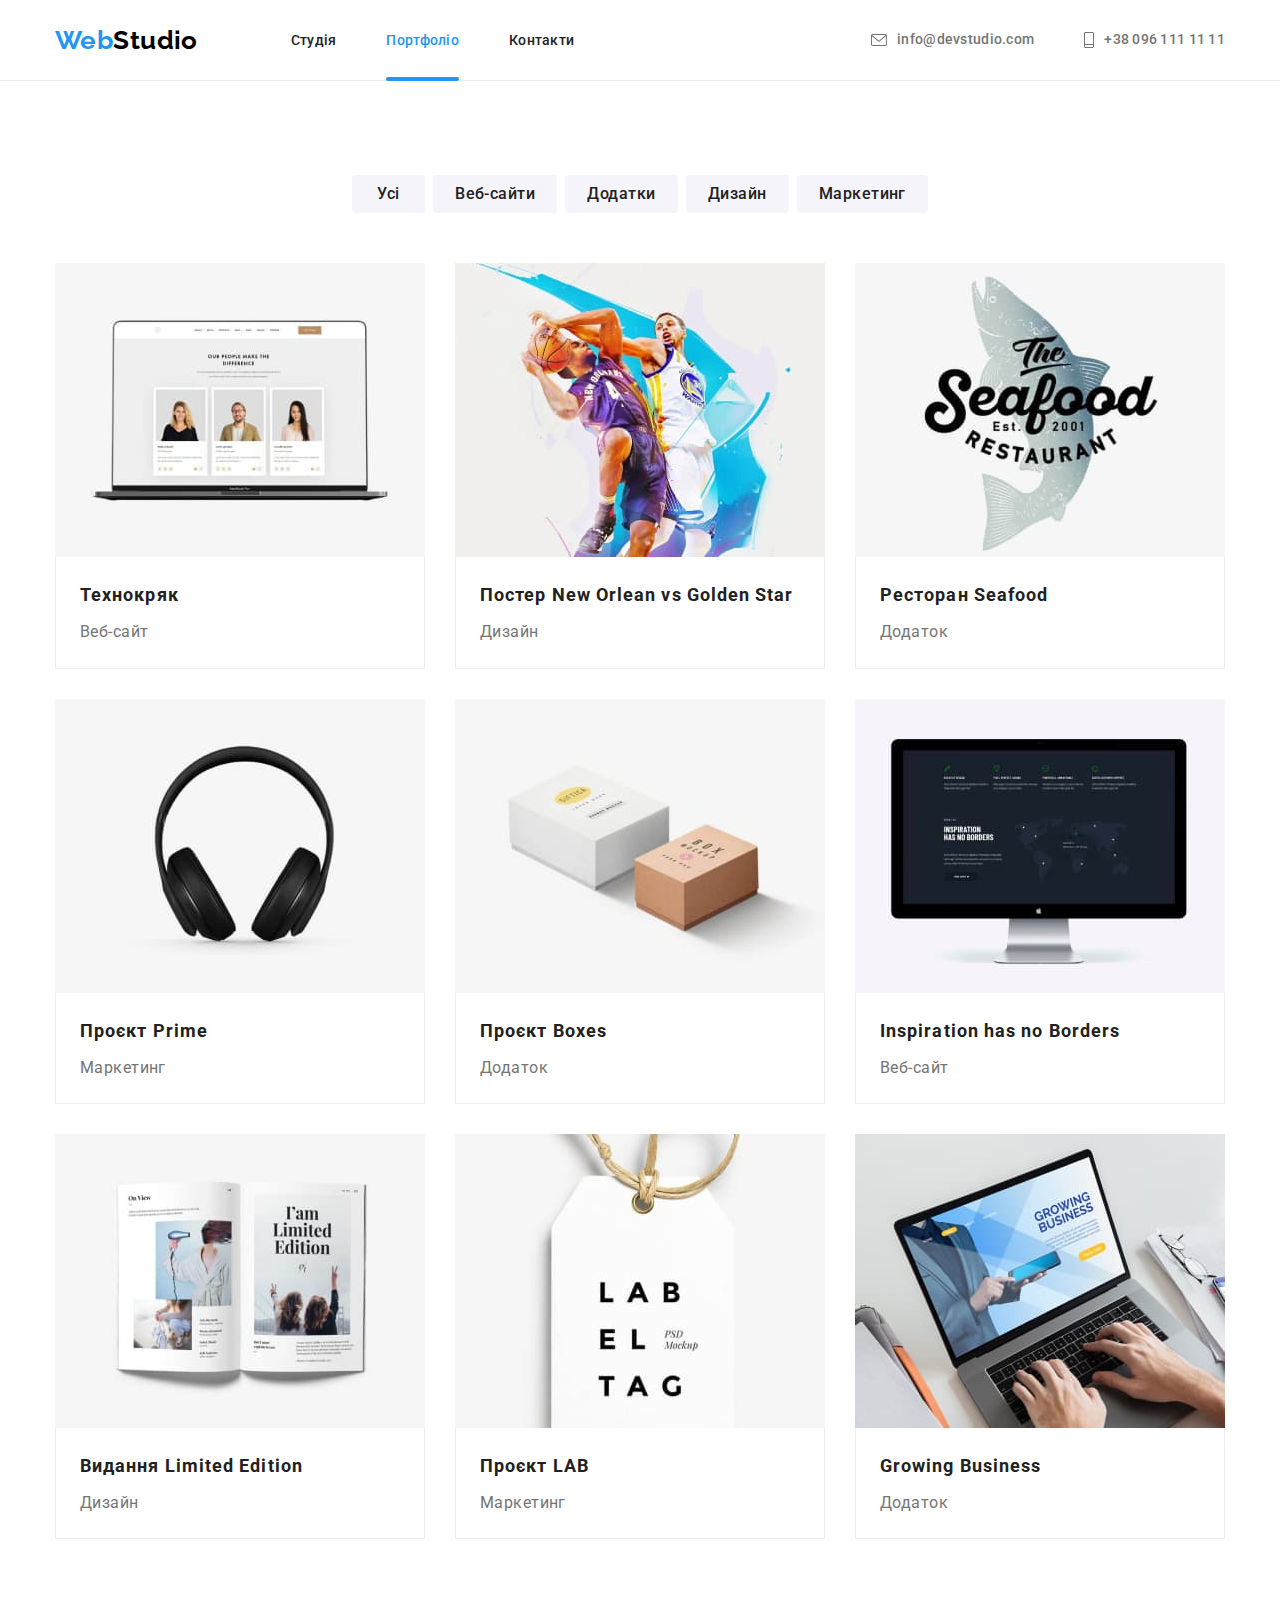
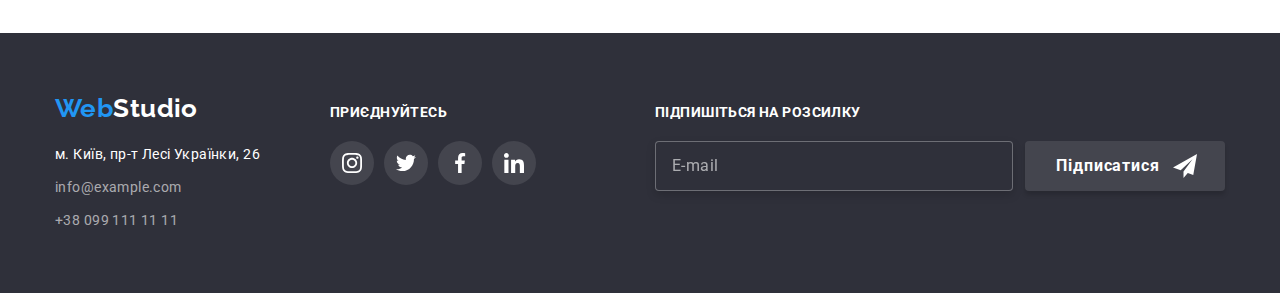
==== portfolio.html @ 50e1366e "upload" ====
<!DOCTYPE html>
<html lang="uk">

<head>
    <meta charset="UTF-8">
    <meta http-equiv="X-UA-Compatible" content="IE=edge">
    <meta name="viewport" content="width=device-width, initial-scale=1.0">
    <link rel="preconnect" href="https://fonts.googleapis.com">
    <link rel="preconnect" href="https://fonts.gstatic.com" crossorigin>
    <link
        href="https://fonts.googleapis.com/css2?family=Raleway:wght@700&family=Roboto:wght@400;500;700;900&display=swap"
        rel="stylesheet">
        <link rel="stylesheet" href="https://cdn.jsdelivr.net/npm/modern-normalize@1.1.0/modern-normalize.min.css">
    <link rel="stylesheet" href="./css/main.min.css">
    <link rel="stylesheet" href="./css/styles.css">
    <title>Portfolio</title>
</head>

<body>
    <!--Header-->
    <header class="header">
        <div class="container container-nav">
        <nav class="main-nav">
            <a class="link logo" href="./index.html">Web<span class="accent">Studio</span></a>
            <ul class="list nav-list">
                <li class="nav-item"><a class="link nav-link" href="./index.html">Студія</a></li>
                <li class="nav-item"><a class="link nav-link current" href="./portfolio.html">Портфоліо</a></li>
                <li class="nav-item"><a class="link nav-link" href="#">Контакти</a></li>
            </ul>
        </nav>
        <ul class="list contacts-list">
            <li class="item"><a class="link nav-contacts" href="mailto:info@devstudio.com">
                <svg class="contact-img" width="16" height="12">
                <use lang="en" aria-label="mail-icon" href="./images/icons.svg#icon-envelope"></use>
            </svg>info@devstudio.com</a></li>
            <li class="item"><a class="link nav-contacts" href="tel:+380961111111">
                <svg class="contact-img" width="10" height="16">
                <use lang="en" aria-label="tel-icon" href="./images/icons.svg#icon-tel"></use>
            </svg>+38 096 111 11 11</a></li>
        </ul>
        </div>
    </header>
    <main>
        <!--Title-->
        <section class="section title color">
            <div class="container">
            <h1 class="visually-hidden">List of buttons and works</h1>
            <ul class="list buttons-list">
                <li><button type="button" class="button-name">Усі</button></li>
                <li><button type="button" class="button-name">Веб-сайти</button></li>
                <li><button type="button" class="button-name">Додатки</button></li>
                <li><button type="button" class="button-name">Дизайн</button></li>
                <li><button type="button" class="button-name">Маркетинг</button></li>
            </ul>
            <!--Our propositions-->
            <ul class="list prop-list">
                <li class="list-examples">
                    <a class="link-illustration" href="#" target="_blank">
                        <div class="list-img-wrapper">
                            <img src="./images/technoduck.jpg" alt="Технокряк веб-сайт" width="370">
                            <p class="list-examples-overlay">Ресурс пропонує комплексні пропозиції з різним рівнем функціоналу та сервісів. Все це
                                дозволить відвідувачу отримати
                                вичерпні відомості про компанію чи приватну особу.</p>
                        </div>
                            <div class="work-example">
                    <h2 class="example">Технокряк</h2>
                    <p class="type">Веб-сайт</p>
                    </div>
                    </a>
                </li>
                <li class="list-examples">
                    <a class="link-illustration" href="#" target="_blank">
                        <div class="list-img-wrapper">
                        <img src="./images/basketball.jpg" alt="Постер" width="370">
                    <p class="list-examples-overlay">Ресурс пропонує комплексні пропозиції з різним рівнем функціоналу та сервісів. Все це
                        дозволить відвідувачу отримати
                        вичерпні відомості про компанію чи приватну особу.</p>
                    </div>
                        <div class="work-example">
                    <h2 class="example">Постер <span lang="en">New Orlean vs Golden Star</span></h2>
                    <p class="type">Дизайн</p>
                    </div>
                    </a>
                </li>
                <li class="list-examples">
                    <a class="link-illustration" href="#" target="_blank">
                        <div class="list-img-wrapper">
                            <img src="./images/seafood.jpg" alt="Додаток ресторану"
                            width="370">
                            <p class="list-examples-overlay">Ресурс пропонує комплексні пропозиції з різним рівнем функціоналу та сервісів. Все це
                                дозволить відвідувачу отримати
                                вичерпні відомості про компанію чи приватну особу.</p>
                            </div>
                            <div class="work-example">
                    <h2 class="example">Ресторан <span lang="en">Seafood</span></h2>
                    <p class="type">Додаток</p>
                    </div>
                    </a>
                </li>
                <li class="list-examples">
                    <a class="link-illustration" href="#" target="_blank">
                        <div class="list-img-wrapper">
                            <img src="./images/prime.jpg" alt="Проєкт з маркетингу"
                            width="370">
                            <p class="list-examples-overlay">Ресурс пропонує комплексні пропозиції з різним рівнем функціоналу та сервісів. Все це
                                дозволить відвідувачу отримати
                                вичерпні відомості про компанію чи приватну особу.</p>
                            </div>
                            <div class="work-example">
                    <h2 class="example">Проєкт <span>Prime</span></h2>
                    <p class="type">Маркетинг</p>
                    </div>
                    </a>
                </li>
                <li class="list-examples">
                    <a class="link-illustration" href="#" target="_blank">
                        <div class="list-img-wrapper">
                        <img src="./images/boxes.jpg" alt="Проєкт" width="370">
                        <p class="list-examples-overlay">Ресурс пропонує комплексні пропозиції з різним рівнем функціоналу та сервісів. Все це
                            дозволить відвідувачу отримати
                            вичерпні відомості про компанію чи приватну особу.</p>
                        </div>
                    <div class="work-example">
                    <h2 class="example">Проєкт <span lang="en">Boxes</span></h2>
                    <p class="type">Додаток</p>
                    </div>
                    </a>
                </li>
                <li class="list-examples">
                    <a class="link-illustration" href="#" target="_blank">
                        <div class="list-img-wrapper">
                        <img src="./images/inspiration.jpg" alt="Веб-сайт" width="370">
                        <p class="list-examples-overlay">Ресурс пропонує комплексні пропозиції з різним рівнем функціоналу та сервісів. Все це
                            дозволить відвідувачу отримати
                            вичерпні відомості про компанію чи приватну особу.</p>
                        </div>
                    <div class="work-example">
                    <h2 class="example" lang="en">Inspiration has no Borders</h2>
                    <p class="type">Веб-сайт</p>
                    </div>
                    </a>
                </li>
                <li class="list-examples">
                    <a class="link-illustration" href="#" target="_blank">
                        <div class="list-img-wrapper">
                        <img src="./images/magazine.jpg" alt="Журнал" width="370">
                        <p class="list-examples-overlay">Ресурс пропонує комплексні пропозиції з різним рівнем функціоналу та сервісів. Все це
                            дозволить відвідувачу отримати
                            вичерпні відомості про компанію чи приватну особу.</p>
                        </div>
                    <div class="work-example">
                    <h2 class="example">Видання <span lang="en">Limited Edition</span></h2>
                    <p class="type">Дизайн</p>
                    </div>
                    </a>
                </li>
                <li class="list-examples">
                    <a class="link-illustration" href="#" target="_blank">
                        <div class="list-img-wrapper">
                        <img src="./images/label.jpg" alt="Проєкт з маркетингу"
                            width="370">
                            <p class="list-examples-overlay">Ресурс пропонує комплексні пропозиції з різним рівнем функціоналу та сервісів. Все це
                                дозволить відвідувачу отримати
                                вичерпні відомості про компанію чи приватну особу.</p>
                            </div>
                            <div class="work-example">
                    <h2 class="example">Проєкт <span lang="en">LAB</span></h2>
                    <p class="type">Маркетинг</p>
                    </div>
                    </a>
                </li>
                <li class="list-examples">
                    <a class="link-illustration" href="#" target="_blank">
                        <div class="list-img-wrapper">
                        <img src="./images/growbusiness.jpg" alt="Додаток по бізнесу"
                            width="370">
                            <p class="list-examples-overlay">Ресурс пропонує комплексні пропозиції з різним рівнем функціоналу та сервісів. Все це
                                дозволить відвідувачу отримати
                                вичерпні відомості про компанію чи приватну особу.</p>
                            </div>
                            <div class="work-example">
                    <h2 class="example" lang="en">Growing Business</h2>
                    <p class="type">Додаток</p>
                    </div>
                    </a>
                </li>
            </ul>
            </div>
        </section>
       
    </main>
    <!--Footer-->
    <footer class="footer">
        <div class="container footer-container">
            <div class="container-address">
                <a class="link footer-logo" href="./index.html">Web<span class="accented">Studio</span></a>
                <address>
                    <ul class="list">
                        <li class="footer-item"><a class="link address" href="https://goo.gl/maps/mg5Mg1xNybpTu5U4A"
                                target="_blank" rel="noopener norefferer nofollow">м. Київ, пр-т Лесі Українки, 26</a></li>
                        <li class="footer-item"><a class="link footer-contacts"
                                href="mailto:info@example.com">info@example.com</a></li>
                        <li class="footer-item"><a class="link footer-contacts" href="tel:+380991111111">+38 099 111 11 11</a>
                        </li>
                    </ul>
                </address>
            </div>
            <div class="container-join">
                <p class="join-title">Приєднуйтесь</p>
                <ul class="footer-icons-list list">
                    <li class="footer-icon-items">
                        <a class="footer-icon-link" href="">
                            <svg lang="en" aria-label="instgram icon" class="footer-icon" width="20" height="20">
                                <use href="./images/icons.svg#icon-instagram"></use>
                            </svg>
                        </a>
                    </li>
                    <li class="footer-icon-items">
                        <a class="footer-icon-link" href="">
                            <svg lang="en" aria-label="twitter icon" class="footer-icon" width="20" height="20">
                                <use href="./images/icons.svg#icon-twitter"></use>
                            </svg>
                        </a>
                    </li>
                    <li class="footer-icon-items">
                        <a class="footer-icon-link" href="">
                            <svg lang="en" aria-label="facebook icon" class="footer-icon" width="20" height="20">
                                <use href="./images/icons.svg#icon-facebook"></use>
                            </svg>
                        </a>
                    </li>
                    <li class="footer-icon-items">
                        <a class="footer-icon-link" href="">
                            <svg lang="en" aria-label="linkedin icon" class="footer-icon" width="20" height="20">
                                <use href="./images/icons.svg#icon-linkedin"></use>
                            </svg>
                        </a>
                    </li>
                </ul>
            </div>
            <div class="footer-area-subscribe">
                <form class="form-footer-modal">
                    <label class="form-footer-email">
                        <p class="form-footer-subscribe">Підпишіться на розсилку</p>
                        <div class="footer-subscribe-wrapper">
                            <span class="form-footer-wrapper">
                                <input type="text" class="form-footer-input" name="user_email"
                                    pattern="[A-Za-z0-9._%+-]+@[A-Za-z0-9.-]+\.[A-Za-z]{1,63}$" required placeholder="E-mail">
                            </span>
                            <button type="submit" class="footer-btn-subscribe">Підписатися</button>
                            <svg class="footer-btn-icon">
                                <use href="./images/icons.svg#icon-send"></use>
                            </svg>
                    </label>
            </div>
            </form>
            </div>
        </div>
    </footer>
    <script src="./js/modal.js"></script>
</body>

</html>
---- css/main.min.css ----
:root{--bgd-page-color: #F5F5F5;--bgd-light-color: #FFFFFF;--bgd-dark-color: #2F303A;--bgd-secondary-color: #F5F4FA;--border-line: #ECECEC;--second-border-line: #EEEEEE;--main-font-color: #212121;--secondary-font-color: #757575;--light-font-color: #fff;--light-secondary-font-color: rgba(255, 255, 255, 0.6);--accent-color: #2196F3;--logo-color: #000000;--icons: #AFB1B8;--bg-footer-icon: rgba(255, 255, 255, 0.1);--transition-dur-and-func: 250ms cubic-bezier(0.4, 0, 0.2, 1)}.visually-hidden{position:absolute;white-space:nowrap;width:1px;height:1px;overflow:hidden;border:0;padding:0;clip:rect(0 0 0 0);clip-path:inset(50%);margin:-1px}body{background-color:var(--bgd-light-color);font-family:"Roboto","Raleway",sans-serif;font-size:14px;letter-spacing:.03em;color:var(--main-font-color)}h1,h2,h3,p{margin-top:0;margin-bottom:0}ul,ol{margin-top:0;margin-bottom:0;padding-left:0}img{display:block;max-width:100%;height:auto}button{display:block;margin:0 auto;cursor:pointer;border:none;border-radius:4px}.link,.link-illustration{text-decoration:none;color:inherit}.list{padding-left:0;margin:0;list-style:none}.section{padding-top:94px;padding-bottom:94px}.container{width:1200px;margin:0 auto;padding:0 15px}.title-button{background-color:var(--accent-color);padding:10px 32px;text-align:center;display:inline-block;font-weight:700;font-size:16px;line-height:1.88;letter-spacing:.06em;color:var(--light-font-color);box-shadow:0px 4px 4px rgba(0,0,0,.15)}.button-name{padding:6px 22px;display:inline-block;text-align:center;font-family:inherit;min-width:73px;font-weight:500;font-size:16px;line-height:1.63;letter-spacing:.03em;color:var(--main-font-color);background-color:var(--bgd-secondary-color);transition:background-color var(--transition-dur-and-func),color var(--transition-dur-and-func),box-shadow var(--transition-dur-and-func)}.buttons-list{margin-bottom:50px;display:flex;justify-content:center;gap:8px}.button-name:hover,.button-name:focus{background-color:var(--accent-color);color:var(--light-font-color);box-shadow:0px 3px 1px rgba(0,0,0,.1),0px 1px 2px rgba(0,0,0,.08),0px 2px 2px rgba(0,0,0,.12);border-radius:4px}.modal-close-btn{position:absolute;display:flex;align-items:center;justify-content:center;background-color:rgba(0,0,0,0);top:8px;right:8px;width:30px;height:30px;border:1px solid rgba(0,0,0,.1);border-radius:50%;padding:0;transition:fill var(--transition-dur-and-func)}.modal-close-btn:hover,.modal-close-btn:focus{fill:var(--accent-color)}.footer-btn-subscribe{width:200px;height:50px;padding:10px 62px 10px 28px;background-color:var(--bg-footer-icon);color:var(--light-font-color);box-shadow:0px 4px 4px rgba(0,0,0,.15);border-radius:4px;font-weight:700;font-size:16px;line-height:1.88;align-items:center;letter-spacing:.06em;cursor:pointer;margin-left:12px;transition:background-color var(--transition-dur-and-func)}.footer-btn-icon{width:24px;height:24px;fill:var(--bgd-light-color);position:absolute;top:50%;right:28px;transform:translateY(-50%);margin-left:10px}.footer-btn-subscribe:hover,.footer-btn-subscribe:focus{background-color:var(--accent-color)}.section-title{margin-bottom:50px;text-align:center;font-weight:700;font-size:36px;line-height:1.17;color:var(--main-font-color)}.logo{margin-right:93px;font-family:"Raleway",sans-serif;font-weight:700;font-size:26px;line-height:1.17;color:var(--accent-color);text-align:center}.accent{color:var(--logo-color)}.footer-logo{display:inline-block;margin-bottom:20px;font-family:"Raleway",sans-serif;font-weight:700;font-size:26px;line-height:1.17;color:var(--accent-color)}.accented{color:var(--light-font-color)}.header{border-bottom:1px solid var(--border-line);padding-top:25px;padding-bottom:25px}.container-nav{display:flex;align-items:center}.main-nav{display:flex;align-items:center}.nav-list{display:flex}.nav-item:not(:last-child){margin-right:50px}.contacts-list{display:flex;margin-left:auto}.contacts-list .item:not(:last-child){margin-right:50px}.contact-img{margin-right:10px;fill:currentColor}.nav-link:hover,.nav-link:focus{color:var(--accent-color)}.nav-link,.nav-link.current{font-weight:500;line-height:1.14;letter-spacing:.02em;color:var(--main-font-color);padding-top:32px;padding-bottom:32px;position:relative;transition:color var(--transition-dur-and-func)}.nav-link.current{color:var(--accent-color)}.current::after{content:"";position:absolute;left:0;bottom:-1px;display:block;width:100%;height:4px;background-color:var(--accent-color);border-radius:2px}.nav-contacts:hover,.nav-contacts:focus{color:var(--accent-color);text-shadow:0px 4px 4px rgba(0,0,0,.25)}.nav-contacts{display:flex;align-items:center;justify-content:center;margin-left:auto;font-weight:500;line-height:1.14;letter-spacing:.02em;color:var(--secondary-font-color);transition:color var(--transition-dur-and-func),text-shadow var(--transition-dur-and-func)}.hero-bg-fond{background-color:#2f303a;background-image:linear-gradient(rgba(0, 0, 0, 0.2), rgba(47, 48, 58, 0.4)),url(../images/hero.jpg);background-size:cover;background-repeat:no-repeat;max-width:1600px;height:600px;margin:0 auto;padding-top:200px;padding-bottom:200px}.hero-container{text-align:center}.main-slogan{text-transform:uppercase;width:696px;margin:0 auto;margin-bottom:30px;font-weight:900;font-size:44px;line-height:1.36;letter-spacing:.06em;color:var(--light-font-color)}/*# sourceMappingURL=main.min.css.map */
---- css/styles.css ----
/*Global styles*/








/*Header*/











/*Title*/





/*Our advantages*/



/*What we do + Our team*/



    







/*Regular clients*/
.company-list{
    display: flex;
    justify-content: center;
    column-gap: 30px;
}
.company-icon{
    fill: currentColor;
    transition: fill var(--transition-dur-and-func);
}
.company-link{
    display: flex;
    align-items: center;
    justify-content: center;
    width: 170px;
    height: 92px;
    color: var(--icons);
    border: 1px solid var(--icons);
    border-radius: 4px;
    transition: color var(--transition-dur-and-func), border var(--transition-dur-and-func);
}
.company-link:hover,
.company-link:focus{
    color: var(--accent-color);
    border: 1px solid var(--accent-color);
}
.company-link:hover .company-icon,
.company-link:focus .company-icon{
    fill: var(--accent-color);
}
 

/*Second page*/
/*Title*/
.title-color {
    background-color: var(--bgd-page-color);
}


.prop-list{
    display: flex;
    flex-wrap: wrap;
    gap: 30px;
}

.list-examples {
    background-color: var(--bgd-light-color);
    transition: box-shadow var(--transition-dur-and-func);
}

.link-illustration:hover,
.link-illustration:focus{
    display:block;
    box-shadow: 0px 1px 1px rgba(0, 0, 0, 0.12), 0px 4px 4px rgba(0, 0, 0, 0.06), 1px 4px 6px rgba(0, 0, 0, 0.16);
}
.work-example{
    padding: 20px 24px;
    border: 1px solid var(--second-border-line);
    border-top: 0;
}

.list-img-wrapper{
    position: relative;
    overflow: hidden;
}
.list-examples-overlay {
    position: absolute;
    background-color: rgba(33, 150, 243, 0.9);
    color: var(--light-font-color);
    font-size: 18px;
    line-height: 1.55;
    padding: 63px 24px;
    top: 0;
    left: 0;
    width: 100%;
    height: 101%;
    overflow: auto;
    transform: translateY(100%);
    transition: transform var(--transition-dur-and-func);
}
.link-illustration:hover .list-examples-overlay,
.link-illustration:focus .list-examples-overlay{
    transform: translateY(0%);
}

.example {
    margin-bottom: 4px;
    font-weight: 700;
    font-size: 18px;
    line-height: 2;
    letter-spacing: 0.06em;
    color: var(--main-font-color);
    }


.type {
    font-weight: 400;
    font-size: 16px;
    line-height: 1.88;
    color: var(--secondary-font-color);
    
}


/*Footer*/
.footer {
    background-color: var(--bgd-dark-color);
    padding-top: 60px;
    padding-bottom: 60px;
}




.footer-item:not(:last-child){
    margin-bottom: 9px;
}
.address {
    font-family: 'Roboto', sans-serif;
    font-style: normal;
    font-weight: 400;
    line-height: 1.71;
    color: var(--light-font-color);
}

.footer-contacts {
    font-family: inherit;
    font-style: normal;
    font-weight: 400;
    line-height: 1.71;
    color: var(--light-secondary-font-color);
    transition: color var(--transition-dur-and-func);;
}

.footer-contacts:hover,
.footer-contacts:focus {
    color: var(--accent-color);
}
.footer-container{
    display: flex;
    align-items: baseline;
}
.container-join{
    margin-left: 70px;
}
.join-title{
    font-family: 'Roboto', sans-serif;
    font-weight: 700;
    font-size: 14px;
    line-height: 1.14;
    letter-spacing: 0.03em;
    text-transform: uppercase;
    color: var(--light-font-color);
    margin-bottom: 20px;
}
.footer-icons-list{
    display: flex;
    justify-content: center;
    column-gap: 10px;
}
.footer-icon-link{
    display: flex;
    align-items: center;
    justify-content: center;
    width: 44px;
    height: 44px;
    border-radius: 50%;
    background-color:var(--bg-footer-icon);
    transition: background-color var(--transition-dur-and-func);
    }

.footer-icon{
    fill: var(--bgd-light-color);
}
.footer-icon-link:hover,
.footer-icon-link:focus{
    background-color: var(--accent-color);

}

/*Backdrop*/

.backdrop{
    position: fixed;
    top: 0;
    left: 0;
    width: 100%;
    height: 100%;
    background-color: rgba(47, 48, 58, 0.4);
    z-index: 100;
    transition: opacity var(--transition-dur-and-func), visibility var(--transition-dur-and-func);
}

.backdrop.is-hidden{
    visibility: hidden;
    opacity: 0;
    pointer-events: none;
}

/*Modal window*/

.modal{
    position: absolute;
    top: 50%;
    left: 50%;
    padding: 40px;
    transform: translate(-50%, -50%);
    width: 528px;
    height: 581px;
    background-color: var(--bgd-light-color);
    border-radius: 4px;
}

.modal:hover,
.modal:focus{
box-shadow: 0px 1px 3px rgba(0, 0, 0, 0.12), 0px 1px 1px rgba(0, 0, 0, 0.14), 0px 2px 1px rgba(0, 0, 0, 0.2);
}




/*Modal Form*/

.modal-form-title{
    font-style: normal;
    font-weight: 700;
    font-size: 20px;
    line-height: 1.15;
    text-align: center;
    color: var(--main-font-color);
    margin-bottom: 12px;
}

.modal-form-field{
    margin-bottom: 10px;
}

.modal-form-field-desc{
    display: block;
    font-weight: 400;
    font-size: 12px;
    line-height: 1.16;
    letter-spacing: 0.01em;
    color: var(--secondary-font-color);
    margin-bottom: 4px;
}

.modal-form{
    display: flex;
    flex-direction: column;
}

.modal-form-input{
    display: flex;
    width: 100%;
    height: 40px;
    border: 1px solid rgba(33, 33, 33, 0.2);
    border-radius: 4px;
    padding-left: 42px;
    cursor: pointer;
    transition: border-color var(--transition-dur-and-func);
}

.modal-form-input:focus{
    outline: none;
    border-color: var(--accent-color);
}

.modal-form-input:focus + .modal-icon{
    fill: var(--accent-color);
}


.modal-form-input-wrapper{
    position: relative;
    display: block;
}

.modal-icon{
    position: absolute;
    top: 50%;
    left: 13px;
    transform: translateY(-50%);
    width: 18px;
    height: 18px;
    transition: fill var(--transition-dur-and-func);
}

.modal-form-message{
    width: 100%;
    height: 120px;
    padding: 12px 16px;
    border: 1px solid rgba(33, 33, 33, 0.2);
    border-radius: 4px;
    resize: none;
    cursor: pointer;
    transition: border-color var(--transition-dur-and-func);
}

.modal-form-message::placeholder{
    font-family: 'Roboto';
        font-style: normal;
        font-weight: 400;
        font-size: 12px;
        line-height: 1.16;
        letter-spacing: 0.01em;
        color: rgba(117, 117, 117, 0.5);
}

.modal-form-message:focus{
    outline: none;
    border-color: var(--accent-color);
}

.modal-form-own-checkbox{
    width: 16px;
    height: 15px;
    border: 1px solid rgba(33, 33, 33, 0.2);
    border-radius: 2px;
    margin-right: 7px;
    transition: background-color var(--transition-dur-and-func);
}

.modal-form-own-checkbox-icon{
    display: none;
    transition: fill var(--transition-dur-and-func);
}

.modal-form-check:checked + .modal-form-own-checkbox{
    background-color: var(--accent-color);
}

.modal-form-check:checked +.modal-form-own-checkbox .modal-form-own-checkbox-icon{
    display: block;
    fill:var(--light-font-color)
}

.modal-form-check{
    appearance: none;
    position: absolute;
}

.modal-form-check-field{
    display: flex;
    align-items: center;
    justify-content: center;
    margin-bottom: 30px;
}

.checkbox-frase{
    font-size: 14px;
    line-height: 1.71;
    color: var(--secondary-font-color);
}
.checkbox-terms{
    font-size: 14px;
    line-height: 1.71;
    color: var(--accent-color);
}

.modal-form-submit{
    min-width: 200px;
    padding: 10px 52px;
    background-color: var(--bgd-secondary-color);
    color: var(--main-font-color);
    box-shadow: 0px 4px 4px rgba(0, 0, 0, 0.15);
    border-radius: 4px;
    font-weight: 700;
    font-size: 16px;
    line-height: 1.88;
    align-items: center;
    letter-spacing: 0.06em;
    cursor: pointer;
    transition: background-color var(--transition-dur-and-func), color var(--transition-dur-and-func);
}

.modal-form-submit:hover,
.modal-form-submit:focus{
    background-color: var(--accent-color);
    color: var(--light-font-color);
}

.footer-area-subscribe{
    margin-left: auto;;
    }


.form-footer-modal{
    display: flex;
    align-items: center;
}

.footer-subscribe-wrapper {
    position: relative;
    display: inline-flex;
    align-items: center;
}

.form-footer-subscribe{
    font-weight: 700;
    font-size: 14px;
    line-height: 1.14;
    text-transform: uppercase;
    color: var(--light-font-color);
    margin-bottom: 20px;
}

.form-footer-wrapper{
    position: relative;
    display: flex;
    align-items: center;
}

.form-footer-input{
    display: flex;
    padding-left: 16px;
    width: 358px;
    height: 50px;
    border: 1px solid rgba(255, 255, 255, 0.3);
    filter: drop-shadow(0px 4px 4px rgba(0, 0, 0, 0.15));
    border-radius: 4px;
    color:rgba(255, 255, 255, 0.6);
    background-color: var(--bgd-dark-color);
}

.form-footer-input::placeholder{
    font-weight: 400;
    font-size: 16px;
    line-height: 1.25;
    letter-spacing: 0.03em;
    color: rgba(255, 255, 255, 0.6);
}

.form-footer-input:focus{
    outline: none;
}
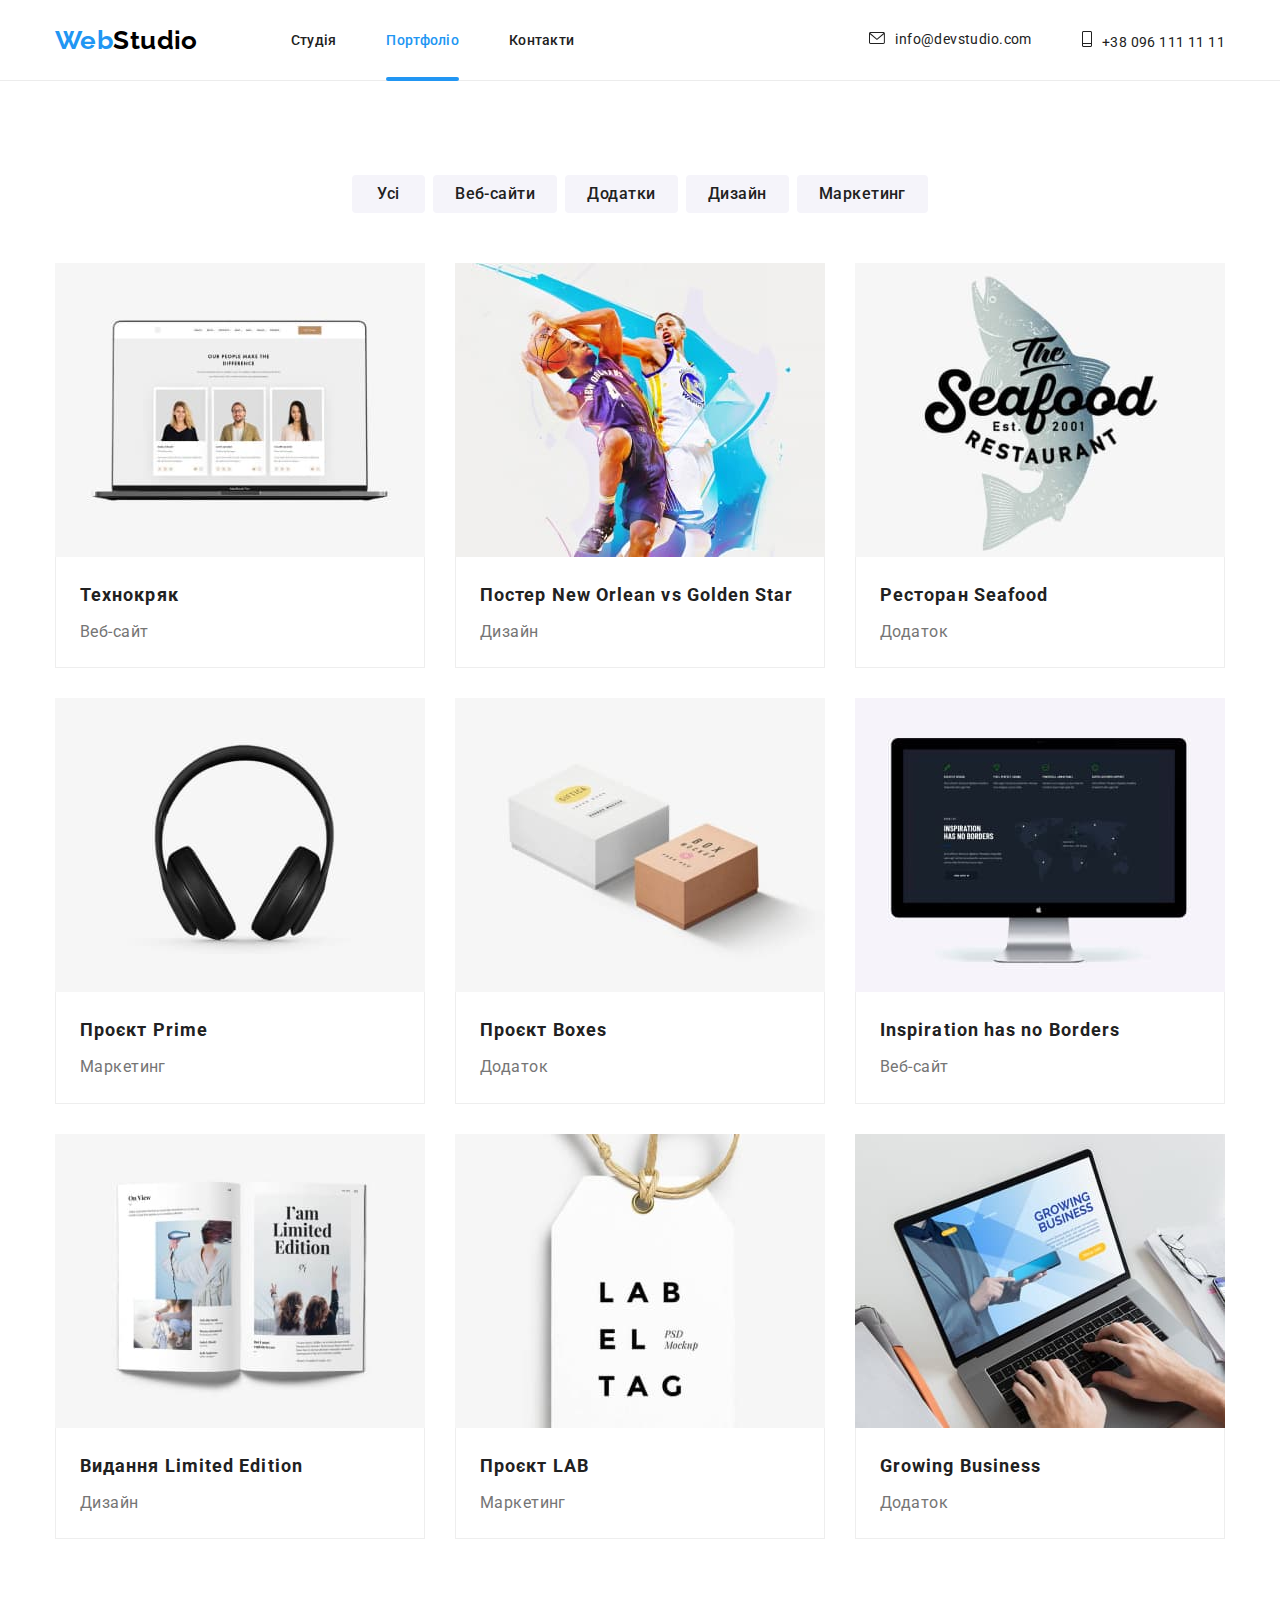
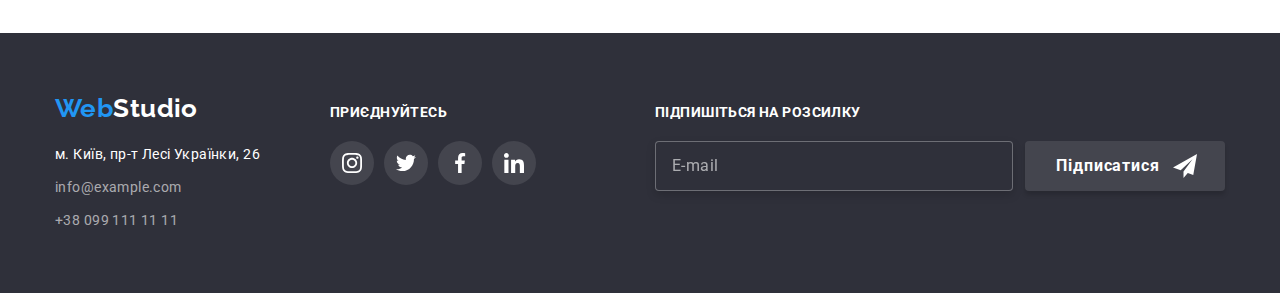
==== commit 2b43ed12: "upload" ====
--- a/portfolio.html
+++ b/portfolio.html
@@ -12,29 +12,28 @@
         rel="stylesheet">
         <link rel="stylesheet" href="https://cdn.jsdelivr.net/npm/modern-normalize@1.1.0/modern-normalize.min.css">
     <link rel="stylesheet" href="./css/main.min.css">
-    <link rel="stylesheet" href="./css/styles.css">
     <title>Portfolio</title>
 </head>
 
 <body>
     <!--Header-->
-    <header class="header">
-        <div class="container container-nav">
-        <nav class="main-nav">
-            <a class="link logo" href="./index.html">Web<span class="accent">Studio</span></a>
-            <ul class="list nav-list">
-                <li class="nav-item"><a class="link nav-link" href="./index.html">Студія</a></li>
-                <li class="nav-item"><a class="link nav-link current" href="./portfolio.html">Портфоліо</a></li>
-                <li class="nav-item"><a class="link nav-link" href="#">Контакти</a></li>
+    <header class="page-header">
+        <div class="container page-header-container">
+        <nav class="page-header-nav">
+            <a class="logo link" href="./index.html">Web<span class="accent">Studio</span></a>
+            <ul class="nav-list list">
+                <li class="nav-list__item"><a class="link nav-list__link" href="./index.html">Студія</a></li>
+                <li class="nav-list__item"><a class="link nav-list__link nav-list__link_current" href="./portfolio.html">Портфоліо</a></li>
+                <li class="nav-list__item"><a class="link nav-list__link" href="#">Контакти</a></li>
             </ul>
         </nav>
-        <ul class="list contacts-list">
-            <li class="item"><a class="link nav-contacts" href="mailto:info@devstudio.com">
-                <svg class="contact-img" width="16" height="12">
+        <ul class="contact-nav-list list">
+            <li class="contact-nav-list__item"><a class="link contact-nav-list_link" href="mailto:info@devstudio.com">
+                <svg class="contact-nav-list__img" width="16" height="12">
                 <use lang="en" aria-label="mail-icon" href="./images/icons.svg#icon-envelope"></use>
             </svg>info@devstudio.com</a></li>
-            <li class="item"><a class="link nav-contacts" href="tel:+380961111111">
-                <svg class="contact-img" width="10" height="16">
+            <li class="contact-nav-list__item"><a class="link contact-nav-list_link" href="tel:+380961111111">
+                <svg class="contact-nav-list__img" width="10" height="16">
                 <use lang="en" aria-label="tel-icon" href="./images/icons.svg#icon-tel"></use>
             </svg>+38 096 111 11 11</a></li>
         </ul>
@@ -42,145 +41,145 @@
     </header>
     <main>
         <!--Title-->
-        <section class="section title color">
+        <section class="section title">
             <div class="container">
             <h1 class="visually-hidden">List of buttons and works</h1>
             <ul class="list buttons-list">
-                <li><button type="button" class="button-name">Усі</button></li>
-                <li><button type="button" class="button-name">Веб-сайти</button></li>
-                <li><button type="button" class="button-name">Додатки</button></li>
-                <li><button type="button" class="button-name">Дизайн</button></li>
-                <li><button type="button" class="button-name">Маркетинг</button></li>
+                <li><button type="button" class="buttons-list__name">Усі</button></li>
+                <li><button type="button" class="buttons-list__name">Веб-сайти</button></li>
+                <li><button type="button" class="buttons-list__name">Додатки</button></li>
+                <li><button type="button" class="buttons-list__name">Дизайн</button></li>
+                <li><button type="button" class="buttons-list__name">Маркетинг</button></li>
             </ul>
-            <!--Our propositions-->
-            <ul class="list prop-list">
-                <li class="list-examples">
-                    <a class="link-illustration" href="#" target="_blank">
-                        <div class="list-img-wrapper">
+            <!--Our projects-->
+            <ul class="list projects-list">
+                <li class="projects-list__example">
+                    <a class=" link projects-list__link" href="#" target="_blank">
+                        <div class="projects-list__img_wrapper">
                             <img src="./images/technoduck.jpg" alt="Технокряк веб-сайт" width="370">
-                            <p class="list-examples-overlay">Ресурс пропонує комплексні пропозиції з різним рівнем функціоналу та сервісів. Все це
-                                дозволить відвідувачу отримати
-                                вичерпні відомості про компанію чи приватну особу.</p>
-                        </div>
-                            <div class="work-example">
-                    <h2 class="example">Технокряк</h2>
-                    <p class="type">Веб-сайт</p>
-                    </div>
-                    </a>
-                </li>
-                <li class="list-examples">
-                    <a class="link-illustration" href="#" target="_blank">
-                        <div class="list-img-wrapper">
+                            <p class="projects-list__img_overlay">Ресурс пропонує комплексні пропозиції з різним рівнем функціоналу та сервісів. Все це
+                                дозволить відвідувачу отримати
+                                вичерпні відомості про компанію чи приватну особу.</p>
+                        </div>
+                            <div class="projects-list__work">
+                    <h2 class="projects-list__name">Технокряк</h2>
+                    <p class="projects-list__type">Веб-сайт</p>
+                    </div>
+                    </a>
+                </li>
+                <li class="projects-list__example">
+                    <a class="link projects-list__link" href="#" target="_blank">
+                        <div class="projects-list__img_wrapper">
                         <img src="./images/basketball.jpg" alt="Постер" width="370">
-                    <p class="list-examples-overlay">Ресурс пропонує комплексні пропозиції з різним рівнем функціоналу та сервісів. Все це
+                    <p class="projects-list__img_overlay">Ресурс пропонує комплексні пропозиції з різним рівнем функціоналу та сервісів. Все це
                         дозволить відвідувачу отримати
                         вичерпні відомості про компанію чи приватну особу.</p>
                     </div>
-                        <div class="work-example">
-                    <h2 class="example">Постер <span lang="en">New Orlean vs Golden Star</span></h2>
-                    <p class="type">Дизайн</p>
-                    </div>
-                    </a>
-                </li>
-                <li class="list-examples">
-                    <a class="link-illustration" href="#" target="_blank">
-                        <div class="list-img-wrapper">
+                        <div class="projects-list__work">
+                    <h2 class="projects-list__name">Постер <span lang="en">New Orlean vs Golden Star</span></h2>
+                    <p class="projects-list__type">Дизайн</p>
+                    </div>
+                    </a>
+                </li>
+                <li class="projects-list__example">
+                    <a class="link projects-list__link" href="#" target="_blank">
+                        <div class="projects-list__img_wrapper">
                             <img src="./images/seafood.jpg" alt="Додаток ресторану"
                             width="370">
-                            <p class="list-examples-overlay">Ресурс пропонує комплексні пропозиції з різним рівнем функціоналу та сервісів. Все це
-                                дозволить відвідувачу отримати
-                                вичерпні відомості про компанію чи приватну особу.</p>
-                            </div>
-                            <div class="work-example">
-                    <h2 class="example">Ресторан <span lang="en">Seafood</span></h2>
-                    <p class="type">Додаток</p>
-                    </div>
-                    </a>
-                </li>
-                <li class="list-examples">
-                    <a class="link-illustration" href="#" target="_blank">
-                        <div class="list-img-wrapper">
+                            <p class="projects-list__img_overlay">Ресурс пропонує комплексні пропозиції з різним рівнем функціоналу та сервісів. Все це
+                                дозволить відвідувачу отримати
+                                вичерпні відомості про компанію чи приватну особу.</p>
+                            </div>
+                            <div class="projects-list__work">
+                    <h2 class="projects-list__name">Ресторан <span lang="en">Seafood</span></h2>
+                    <p class="projects-list__type">Додаток</p>
+                    </div>
+                    </a>
+                </li>
+                <li class="projects-list__example">
+                    <a class="link projects-list__link" href="#" target="_blank">
+                        <div class="projects-list__img_wrapper">
                             <img src="./images/prime.jpg" alt="Проєкт з маркетингу"
                             width="370">
-                            <p class="list-examples-overlay">Ресурс пропонує комплексні пропозиції з різним рівнем функціоналу та сервісів. Все це
-                                дозволить відвідувачу отримати
-                                вичерпні відомості про компанію чи приватну особу.</p>
-                            </div>
-                            <div class="work-example">
-                    <h2 class="example">Проєкт <span>Prime</span></h2>
-                    <p class="type">Маркетинг</p>
-                    </div>
-                    </a>
-                </li>
-                <li class="list-examples">
-                    <a class="link-illustration" href="#" target="_blank">
-                        <div class="list-img-wrapper">
+                            <p class="projects-list__img_overlay">Ресурс пропонує комплексні пропозиції з різним рівнем функціоналу та сервісів. Все це
+                                дозволить відвідувачу отримати
+                                вичерпні відомості про компанію чи приватну особу.</p>
+                            </div>
+                            <div class="projects-list__work">
+                    <h2 class="projects-list__name">Проєкт <span>Prime</span></h2>
+                    <p class="projects-list__type">Маркетинг</p>
+                    </div>
+                    </a>
+                </li>
+                <li class="projects-list__example">
+                    <a class="link projects-list__link" href="#" target="_blank">
+                        <div class="projects-list__img_wrapper">
                         <img src="./images/boxes.jpg" alt="Проєкт" width="370">
-                        <p class="list-examples-overlay">Ресурс пропонує комплексні пропозиції з різним рівнем функціоналу та сервісів. Все це
+                        <p class="projects-list__img_overlay">Ресурс пропонує комплексні пропозиції з різним рівнем функціоналу та сервісів. Все це
                             дозволить відвідувачу отримати
                             вичерпні відомості про компанію чи приватну особу.</p>
                         </div>
-                    <div class="work-example">
-                    <h2 class="example">Проєкт <span lang="en">Boxes</span></h2>
-                    <p class="type">Додаток</p>
-                    </div>
-                    </a>
-                </li>
-                <li class="list-examples">
-                    <a class="link-illustration" href="#" target="_blank">
-                        <div class="list-img-wrapper">
+                    <div class="projects-list__work">
+                    <h2 class="projects-list__name">Проєкт <span lang="en">Boxes</span></h2>
+                    <p class="projects-list__type">Додаток</p>
+                    </div>
+                    </a>
+                </li>
+                <li class="projects-list__example">
+                    <a class="link projects-list__link" href="#" target="_blank">
+                        <div class="projects-list__img_wrapper">
                         <img src="./images/inspiration.jpg" alt="Веб-сайт" width="370">
-                        <p class="list-examples-overlay">Ресурс пропонує комплексні пропозиції з різним рівнем функціоналу та сервісів. Все це
+                        <p class="projects-list__img_overlay">Ресурс пропонує комплексні пропозиції з різним рівнем функціоналу та сервісів. Все це
                             дозволить відвідувачу отримати
                             вичерпні відомості про компанію чи приватну особу.</p>
                         </div>
-                    <div class="work-example">
-                    <h2 class="example" lang="en">Inspiration has no Borders</h2>
-                    <p class="type">Веб-сайт</p>
-                    </div>
-                    </a>
-                </li>
-                <li class="list-examples">
-                    <a class="link-illustration" href="#" target="_blank">
-                        <div class="list-img-wrapper">
+                    <div class="projects-list__work">
+                    <h2 class="projects-list__name" lang="en">Inspiration has no Borders</h2>
+                    <p class="projects-list__type">Веб-сайт</p>
+                    </div>
+                    </a>
+                </li>
+                <li class="projects-list__example">
+                    <a class="link projects-list__link" href="#" target="_blank">
+                        <div class="projects-list__img_wrapper">
                         <img src="./images/magazine.jpg" alt="Журнал" width="370">
-                        <p class="list-examples-overlay">Ресурс пропонує комплексні пропозиції з різним рівнем функціоналу та сервісів. Все це
+                        <p class="projects-list__img_overlay">Ресурс пропонує комплексні пропозиції з різним рівнем функціоналу та сервісів. Все це
                             дозволить відвідувачу отримати
                             вичерпні відомості про компанію чи приватну особу.</p>
                         </div>
-                    <div class="work-example">
-                    <h2 class="example">Видання <span lang="en">Limited Edition</span></h2>
-                    <p class="type">Дизайн</p>
-                    </div>
-                    </a>
-                </li>
-                <li class="list-examples">
-                    <a class="link-illustration" href="#" target="_blank">
-                        <div class="list-img-wrapper">
+                    <div class="projects-list__work">
+                    <h2 class="projects-list__name">Видання <span lang="en">Limited Edition</span></h2>
+                    <p class="projects-list__type">Дизайн</p>
+                    </div>
+                    </a>
+                </li>
+                <li class="projects-list__example">
+                    <a class="link projects-list__link" href="#" target="_blank">
+                        <div class="projects-list__img_wrapper">
                         <img src="./images/label.jpg" alt="Проєкт з маркетингу"
                             width="370">
-                            <p class="list-examples-overlay">Ресурс пропонує комплексні пропозиції з різним рівнем функціоналу та сервісів. Все це
-                                дозволить відвідувачу отримати
-                                вичерпні відомості про компанію чи приватну особу.</p>
-                            </div>
-                            <div class="work-example">
-                    <h2 class="example">Проєкт <span lang="en">LAB</span></h2>
-                    <p class="type">Маркетинг</p>
-                    </div>
-                    </a>
-                </li>
-                <li class="list-examples">
-                    <a class="link-illustration" href="#" target="_blank">
-                        <div class="list-img-wrapper">
+                            <p class="projects-list__img_overlay">Ресурс пропонує комплексні пропозиції з різним рівнем функціоналу та сервісів. Все це
+                                дозволить відвідувачу отримати
+                                вичерпні відомості про компанію чи приватну особу.</p>
+                            </div>
+                            <div class="projects-list__work">
+                    <h2 class="projects-list__name">Проєкт <span lang="en">LAB</span></h2>
+                    <p class="projects-list__type">Маркетинг</p>
+                    </div>
+                    </a>
+                </li>
+                <li class="projects-list__example">
+                    <a class="link projects-list__link" href="#" target="_blank">
+                        <div class="projects-list__img_wrapper">
                         <img src="./images/growbusiness.jpg" alt="Додаток по бізнесу"
                             width="370">
-                            <p class="list-examples-overlay">Ресурс пропонує комплексні пропозиції з різним рівнем функціоналу та сервісів. Все це
-                                дозволить відвідувачу отримати
-                                вичерпні відомості про компанію чи приватну особу.</p>
-                            </div>
-                            <div class="work-example">
-                    <h2 class="example" lang="en">Growing Business</h2>
-                    <p class="type">Додаток</p>
+                            <p class="projects-list__img_overlay">Ресурс пропонує комплексні пропозиції з різним рівнем функціоналу та сервісів. Все це
+                                дозволить відвідувачу отримати
+                                вичерпні відомості про компанію чи приватну особу.</p>
+                            </div>
+                            <div class="projects-list__work">
+                    <h2 class="projects-list__name" lang="en">Growing Business</h2>
+                    <p class="projects-list__type">Додаток</p>
                     </div>
                     </a>
                 </li>
@@ -190,47 +189,47 @@
        
     </main>
     <!--Footer-->
-    <footer class="footer">
-        <div class="container footer-container">
+    <footer class="page-footer">
+        <div class="container page-footer-container">
             <div class="container-address">
-                <a class="link footer-logo" href="./index.html">Web<span class="accented">Studio</span></a>
+                <a class="link page-footer__logo" href="./index.html">Web<span class="accented">Studio</span></a>
                 <address>
-                    <ul class="list">
-                        <li class="footer-item"><a class="link address" href="https://goo.gl/maps/mg5Mg1xNybpTu5U4A"
+                    <ul class="list footer-address">
+                        <li class="footer-address__item"><a class="link footer-address__place" href="https://goo.gl/maps/mg5Mg1xNybpTu5U4A"
                                 target="_blank" rel="noopener norefferer nofollow">м. Київ, пр-т Лесі Українки, 26</a></li>
-                        <li class="footer-item"><a class="link footer-contacts"
+                        <li class="footer-address__item"><a class="link footer-address__contacts"
                                 href="mailto:info@example.com">info@example.com</a></li>
-                        <li class="footer-item"><a class="link footer-contacts" href="tel:+380991111111">+38 099 111 11 11</a>
+                        <li class="footer-address__item"><a class="link footer-address__contacts" href="tel:+380991111111">+38 099 111 11 11</a>
                         </li>
                     </ul>
                 </address>
             </div>
-            <div class="container-join">
-                <p class="join-title">Приєднуйтесь</p>
+            <div class="footer-join-container">
+                <p class="footer-join-title">Приєднуйтесь</p>
                 <ul class="footer-icons-list list">
-                    <li class="footer-icon-items">
-                        <a class="footer-icon-link" href="">
+                    <li class="footer-icons-list_items">
+                        <a class="footer-icons-list__link" href="">
                             <svg lang="en" aria-label="instgram icon" class="footer-icon" width="20" height="20">
                                 <use href="./images/icons.svg#icon-instagram"></use>
                             </svg>
                         </a>
                     </li>
-                    <li class="footer-icon-items">
-                        <a class="footer-icon-link" href="">
+                    <li class="footer-icons-list_items">
+                        <a class="footer-icons-list__link" href="">
                             <svg lang="en" aria-label="twitter icon" class="footer-icon" width="20" height="20">
                                 <use href="./images/icons.svg#icon-twitter"></use>
                             </svg>
                         </a>
                     </li>
-                    <li class="footer-icon-items">
-                        <a class="footer-icon-link" href="">
+                    <li class="footer-icons-list_items">
+                        <a class="footer-icons-list__link" href="">
                             <svg lang="en" aria-label="facebook icon" class="footer-icon" width="20" height="20">
                                 <use href="./images/icons.svg#icon-facebook"></use>
                             </svg>
                         </a>
                     </li>
-                    <li class="footer-icon-items">
-                        <a class="footer-icon-link" href="">
+                    <li class="footer-icons-list_items">
+                        <a class="footer-icons-list__link" href="">
                             <svg lang="en" aria-label="linkedin icon" class="footer-icon" width="20" height="20">
                                 <use href="./images/icons.svg#icon-linkedin"></use>
                             </svg>
--- a/css/main.min.css
+++ b/css/main.min.css
@@ -1 +1 @@
-:root{--bgd-page-color: #F5F5F5;--bgd-light-color: #FFFFFF;--bgd-dark-color: #2F303A;--bgd-secondary-color: #F5F4FA;--border-line: #ECECEC;--second-border-line: #EEEEEE;--main-font-color: #212121;--secondary-font-color: #757575;--light-font-color: #fff;--light-secondary-font-color: rgba(255, 255, 255, 0.6);--accent-color: #2196F3;--logo-color: #000000;--icons: #AFB1B8;--bg-footer-icon: rgba(255, 255, 255, 0.1);--transition-dur-and-func: 250ms cubic-bezier(0.4, 0, 0.2, 1)}.visually-hidden{position:absolute;white-space:nowrap;width:1px;height:1px;overflow:hidden;border:0;padding:0;clip:rect(0 0 0 0);clip-path:inset(50%);margin:-1px}body{background-color:var(--bgd-light-color);font-family:"Roboto","Raleway",sans-serif;font-size:14px;letter-spacing:.03em;color:var(--main-font-color)}h1,h2,h3,p{margin-top:0;margin-bottom:0}ul,ol{margin-top:0;margin-bottom:0;padding-left:0}img{display:block;max-width:100%;height:auto}button{display:block;margin:0 auto;cursor:pointer;border:none;border-radius:4px}.link,.link-illustration{text-decoration:none;color:inherit}.list{padding-left:0;margin:0;list-style:none}.section{padding-top:94px;padding-bottom:94px}.container{width:1200px;margin:0 auto;padding:0 15px}.title-button{background-color:var(--accent-color);padding:10px 32px;text-align:center;display:inline-block;font-weight:700;font-size:16px;line-height:1.88;letter-spacing:.06em;color:var(--light-font-color);box-shadow:0px 4px 4px rgba(0,0,0,.15)}.button-name{padding:6px 22px;display:inline-block;text-align:center;font-family:inherit;min-width:73px;font-weight:500;font-size:16px;line-height:1.63;letter-spacing:.03em;color:var(--main-font-color);background-color:var(--bgd-secondary-color);transition:background-color var(--transition-dur-and-func),color var(--transition-dur-and-func),box-shadow var(--transition-dur-and-func)}.buttons-list{margin-bottom:50px;display:flex;justify-content:center;gap:8px}.button-name:hover,.button-name:focus{background-color:var(--accent-color);color:var(--light-font-color);box-shadow:0px 3px 1px rgba(0,0,0,.1),0px 1px 2px rgba(0,0,0,.08),0px 2px 2px rgba(0,0,0,.12);border-radius:4px}.modal-close-btn{position:absolute;display:flex;align-items:center;justify-content:center;background-color:rgba(0,0,0,0);top:8px;right:8px;width:30px;height:30px;border:1px solid rgba(0,0,0,.1);border-radius:50%;padding:0;transition:fill var(--transition-dur-and-func)}.modal-close-btn:hover,.modal-close-btn:focus{fill:var(--accent-color)}.footer-btn-subscribe{width:200px;height:50px;padding:10px 62px 10px 28px;background-color:var(--bg-footer-icon);color:var(--light-font-color);box-shadow:0px 4px 4px rgba(0,0,0,.15);border-radius:4px;font-weight:700;font-size:16px;line-height:1.88;align-items:center;letter-spacing:.06em;cursor:pointer;margin-left:12px;transition:background-color var(--transition-dur-and-func)}.footer-btn-icon{width:24px;height:24px;fill:var(--bgd-light-color);position:absolute;top:50%;right:28px;transform:translateY(-50%);margin-left:10px}.footer-btn-subscribe:hover,.footer-btn-subscribe:focus{background-color:var(--accent-color)}.section-title{margin-bottom:50px;text-align:center;font-weight:700;font-size:36px;line-height:1.17;color:var(--main-font-color)}.logo{margin-right:93px;font-family:"Raleway",sans-serif;font-weight:700;font-size:26px;line-height:1.17;color:var(--accent-color);text-align:center}.accent{color:var(--logo-color)}.footer-logo{display:inline-block;margin-bottom:20px;font-family:"Raleway",sans-serif;font-weight:700;font-size:26px;line-height:1.17;color:var(--accent-color)}.accented{color:var(--light-font-color)}.header{border-bottom:1px solid var(--border-line);padding-top:25px;padding-bottom:25px}.container-nav{display:flex;align-items:center}.main-nav{display:flex;align-items:center}.nav-list{display:flex}.nav-item:not(:last-child){margin-right:50px}.contacts-list{display:flex;margin-left:auto}.contacts-list .item:not(:last-child){margin-right:50px}.contact-img{margin-right:10px;fill:currentColor}.nav-link:hover,.nav-link:focus{color:var(--accent-color)}.nav-link,.nav-link.current{font-weight:500;line-height:1.14;letter-spacing:.02em;color:var(--main-font-color);padding-top:32px;padding-bottom:32px;position:relative;transition:color var(--transition-dur-and-func)}.nav-link.current{color:var(--accent-color)}.current::after{content:"";position:absolute;left:0;bottom:-1px;display:block;width:100%;height:4px;background-color:var(--accent-color);border-radius:2px}.nav-contacts:hover,.nav-contacts:focus{color:var(--accent-color);text-shadow:0px 4px 4px rgba(0,0,0,.25)}.nav-contacts{display:flex;align-items:center;justify-content:center;margin-left:auto;font-weight:500;line-height:1.14;letter-spacing:.02em;color:var(--secondary-font-color);transition:color var(--transition-dur-and-func),text-shadow var(--transition-dur-and-func)}.hero-bg-fond{background-color:#2f303a;background-image:linear-gradient(rgba(0, 0, 0, 0.2), rgba(47, 48, 58, 0.4)),url(../images/hero.jpg);background-size:cover;background-repeat:no-repeat;max-width:1600px;height:600px;margin:0 auto;padding-top:200px;padding-bottom:200px}.hero-container{text-align:center}.main-slogan{text-transform:uppercase;width:696px;margin:0 auto;margin-bottom:30px;font-weight:900;font-size:44px;line-height:1.36;letter-spacing:.06em;color:var(--light-font-color)}/*# sourceMappingURL=main.min.css.map */+:root{--bgd-page-color: #F5F5F5;--bgd-light-color: #FFFFFF;--bgd-dark-color: #2F303A;--bgd-secondary-color: #F5F4FA;--border-line: #ECECEC;--second-border-line: #EEEEEE;--main-font-color: #212121;--secondary-font-color: #757575;--light-font-color: #fff;--light-secondary-font-color: rgba(255, 255, 255, 0.6);--accent-color: #2196F3;--logo-color: #000000;--icons: #AFB1B8;--bg-footer-icon: rgba(255, 255, 255, 0.1);--transition-dur-and-func: 250ms cubic-bezier(0.4, 0, 0.2, 1)}.visually-hidden{position:absolute;white-space:nowrap;width:1px;height:1px;overflow:hidden;border:0;padding:0;clip:rect(0 0 0 0);clip-path:inset(50%);margin:-1px}.company-list__link,.employee-social-item__link,.display-list__item_overlay,.features-list__box,.contact-nav-list__link,.modal-form-check-field,.modal-close-btn{display:flex;align-items:center;justify-content:center}body{background-color:var(--bgd-light-color);font-family:"Roboto","Raleway",sans-serif;font-size:14px;letter-spacing:.03em;color:var(--main-font-color)}h1,h2,h3,p{margin-top:0;margin-bottom:0}ul,ol{margin-top:0;margin-bottom:0;padding-left:0}img{display:block;max-width:100%;height:auto}button{display:block;margin:0 auto;cursor:pointer;border:none;border-radius:4px}.link{text-decoration:none;color:inherit}.list{padding-left:0;margin:0;list-style:none}.section{padding-top:94px;padding-bottom:94px}.container{width:1200px;margin:0 auto;padding:0 15px}.hero-button{background-color:var(--accent-color);padding:10px 32px;text-align:center;display:inline-block;font-weight:700;font-size:16px;line-height:1.875;color:var(--light-font-color);box-shadow:0px 4px 4px rgba(0,0,0,.15)}.buttons-list{margin-bottom:50px;display:flex;justify-content:center;gap:8px}.buttons-list__name{padding:6px 22px;display:inline-block;text-align:center;font-family:inherit;min-width:73px;font-weight:500;font-size:16px;line-height:1.625;letter-spacing:.03em;color:var(--main-font-color);background-color:var(--bgd-secondary-color);transition:background-color var(--transition-dur-and-func),color var(--transition-dur-and-func),box-shadow var(--transition-dur-and-func)}.buttons-list__name:hover,.buttons-list__name:focus{background-color:var(--accent-color);color:var(--light-font-color);box-shadow:0px 3px 1px rgba(0,0,0,.1),0px 1px 2px rgba(0,0,0,.08),0px 2px 2px rgba(0,0,0,.12);border-radius:4px}.section-title{margin-bottom:50px;text-align:center;font-weight:700;font-size:36px;line-height:1.17;color:var(--main-font-color)}.logo{margin-right:93px;font-family:"Raleway",sans-serif;font-weight:700;font-size:26px;line-height:1.17;color:var(--accent-color);text-align:center}.accent{color:var(--logo-color)}.page-footer__logo{display:inline-block;margin-bottom:20px;font-family:"Raleway",sans-serif;font-weight:700;font-size:26px;line-height:1.17;color:var(--accent-color)}.accented{color:var(--light-font-color)}.backdrop{position:fixed;top:0;left:0;width:100%;height:100%;background-color:rgba(47,48,58,.4);z-index:100;transition:opacity var(--transition-dur-and-func),visibility var(--transition-dur-and-func)}.backdrop.is-hidden{visibility:hidden;opacity:0;pointer-events:none}.modal{position:absolute;top:50%;left:50%;padding:40px;transform:translate(-50%, -50%);width:528px;height:581px;background-color:var(--bgd-light-color);border-radius:4px}.modal:hover,.modal:focus{box-shadow:0px 1px 3px rgba(0,0,0,.12),0px 1px 1px rgba(0,0,0,.14),0px 2px 1px rgba(0,0,0,.2)}.modal-close-btn{position:absolute;background-color:rgba(0,0,0,0);top:8px;right:8px;width:30px;height:30px;border:1px solid rgba(0,0,0,.1);border-radius:50%;padding:0;transition:fill var(--transition-dur-and-func)}.modal-close-btn:hover,.modal-close-btn:focus{fill:var(--accent-color)}.modal-form-title{font-style:normal;font-weight:700;font-size:20px;line-height:1.15;text-align:center;color:var(--main-font-color);margin-bottom:12px}.modal-form-field{margin-bottom:10px}.modal-form-field-desc{display:block;font-weight:400;font-size:12px;line-height:1.16;letter-spacing:.01em;color:var(--secondary-font-color);margin-bottom:4px}.modal-form{display:flex;flex-direction:column}.modal-form-input{display:flex;width:100%;height:40px;border:1px solid rgba(33,33,33,.2);border-radius:4px;padding-left:42px;cursor:pointer;transition:border-color var(--transition-dur-and-func)}.modal-form-input:focus{outline:none;border-color:var(--accent-color)}.modal-icon{position:absolute;top:50%;left:13px;transform:translateY(-50%);width:18px;height:18px;transition:fill var(--transition-dur-and-func)}.modal-form-input:focus+.modal-icon{fill:var(--accent-color)}.modal-form-input-wrapper{position:relative;display:block}.modal-form-message{width:100%;height:120px;padding:12px 16px;border:1px solid rgba(33,33,33,.2);border-radius:4px;resize:none;transition:border-color var(--transition-dur-and-func)}.modal-form-message::placeholder{font-family:"Roboto";font-style:normal;font-weight:400;font-size:12px;line-height:1.16;letter-spacing:.01em;color:rgba(117,117,117,.5)}.modal-form-message:focus{outline:none;border-color:var(--accent-color)}.modal-form-own-checkbox{width:16px;height:15px;border:1px solid rgba(33,33,33,.2);border-radius:3px;margin-right:7px;transition:background-color var(--transition-dur-and-func)}.modal-form-check:checked+.modal-form-own-checkbox{background-color:var(--accent-color)}.modal-form-own-checkbox-icon{display:none;transition:fill var(--transition-dur-and-func)}.modal-form-check:checked+.modal-form-own-checkbox .modal-form-own-checkbox-icon{display:block;fill:var(--light-font-color)}.modal-form-check{appearance:none;position:absolute}.modal-form-check-field{margin-bottom:30px}.checkbox-frase{font-size:14px;line-height:1.71;color:var(--secondary-font-color)}.checkbox-terms{font-size:14px;line-height:1.71;color:var(--accent-color)}.modal-form-submit{min-width:200px;padding:10px 52px;background-color:var(--bgd-secondary-color);color:var(--main-font-color);box-shadow:0px 4px 4px rgba(0,0,0,.15);border-radius:4px;font-weight:700;font-size:16px;line-height:1.88;align-items:center;letter-spacing:.06em;cursor:pointer;transition:background-color var(--transition-dur-and-func),color var(--transition-dur-and-func)}.modal-form-submit:hover,.modal-form-submit:focus{background-color:var(--accent-color);color:var(--light-font-color)}.page-header{border-bottom:1px solid var(--border-line);padding-top:25px;padding-bottom:25px}.page-header-container{display:flex;align-items:center}.page-header-nav{display:flex;align-items:center}.nav-list{display:flex}.nav-list .nav-list__item:not(:last-child){margin-right:50px}.nav-list__link{font-weight:500;line-height:1.14;letter-spacing:.02em;color:var(--main-font-color);padding-top:32px;padding-bottom:32px;position:relative;transition:color var(--transition-dur-and-func)}.nav-list__link:hover,.nav-list__link:focus{color:var(--accent-color)}.nav-list__link_current{font-weight:500;line-height:1.14;letter-spacing:.02em;color:var(--accent-color);padding-top:32px;padding-bottom:32px;position:relative;transition:color var(--transition-dur-and-func)}.nav-list__link_current::after{content:"";position:absolute;left:0;bottom:-1px;display:block;width:100%;height:4px;background-color:var(--accent-color);border-radius:2px}.contact-nav-list{display:flex;margin-left:auto}.contact-nav-list .contact-nav-list__item:not(:last-child){margin-right:50px}.contact-nav-list__img{margin-right:10px;fill:currentColor}.contact-nav-list__link{margin-left:auto;font-weight:500;line-height:1.14;letter-spacing:.02em;color:var(--secondary-font-color);transition:color var(--transition-dur-and-func),text-shadow var(--transition-dur-and-func)}.contact-nav-list__link:hover,.contact-nav-list__link:focus{color:var(--accent-color);text-shadow:0px 4px 4px rgba(0,0,0,.25)}.hero-section{background-color:#2f303a;background-image:linear-gradient(rgba(0, 0, 0, 0.2), rgba(47, 48, 58, 0.4)),url(../images/hero.jpg);background-size:cover;background-repeat:no-repeat;max-width:1600px;height:600px;margin:0 auto;padding-top:200px;padding-bottom:200px}.hero-container{text-align:center}.hero-slogan{text-transform:uppercase;width:696px;margin:0 auto;margin-bottom:30px;font-weight:900;font-size:44px;line-height:1.36;letter-spacing:.06em;color:var(--light-font-color)}.features-list{display:flex;gap:30px}.features-list__box{width:270px;height:120px;background-color:var(--bgd-secondary-color);margin-bottom:30px}.features-list__item{flex-basis:calc((100% - 90px)/4)}.features-list__name{text-transform:uppercase;margin-bottom:10px;font-weight:700;font-size:14px;line-height:1.1428571429;color:var(--main-font-color)}.features-list__description{font-weight:400;font-size:14px;line-height:1.7142857143;color:var(--secondary-font-color)}.display-section{padding-top:0}.display-list{display:flex;gap:30px}.display-list__item{flex-basis:calc((100% - 60px)/3);position:relative}.display-list__item_overlay{position:absolute;color:var(--light-font-color);background-color:rgba(47,48,58,.8);bottom:0;width:100%;height:70px;font-weight:700;line-height:1.14;text-transform:uppercase}.employees-section{background-color:var(--bgd-secondary-color)}.employees-list{display:flex;gap:30px}.employees-list__wrapper{background-color:var(--bgd-light-color);box-shadow:0px 1px 3px rgba(0,0,0,.12),0px 1px 1px rgba(0,0,0,.14),0px 2px 1px rgba(0,0,0,.2);border-radius:0px 0px 4px 4px;flex-basis:calc((100% - 90px)/4)}.employee{padding-top:30px;padding-bottom:30px;text-align:center}.employee__name{margin-bottom:10px;font-weight:500;font-size:16px;line-height:1.19;color:var(--main-font-color)}.employee__position{font-weight:400;font-size:16px;line-height:1.19;color:var(--secondary-font-color);margin-bottom:16px}.employee-social-list{display:flex;justify-content:center;column-gap:10px}.employee-social-item__icon{fill:currentColor;transition:fill var(--transition-dur-and-func)}.employee-social-item__link{width:44px;height:44px;border-radius:50%;color:var(--icons);background-color:var(--bgd-light-color);transition:background-color var(--transition-dur-and-func),color var(--light-font-color)}.employee-social-item__link:hover,.employee-social-item__link:focus{color:var(--light-font-color);background-color:var(--accent-color)}.company-list{display:flex;justify-content:center;column-gap:30px}.company-list__icon{fill:currentColor;transition:fill var(--transition-dur-and-func)}.company-list__link:hover .company-list__icon,.company-list__link:focus .company-list__icon{fill:var(--accent-color)}.company-list__link{width:170px;height:92px;color:var(--icons);border:1px solid var(--icons);border-radius:4px;transition:color var(--transition-dur-and-func),border var(--transition-dur-and-func)}.company-list__link:hover,.company-list__link:focus{color:var(--accent-color);border:1px solid var(--accent-color)}.projects-list{display:flex;flex-wrap:wrap;gap:30px}.projects-list__example{background-color:var(--bgd-light-color);transition:box-shadow var(--transition-dur-and-func)}.projects-list__link{text-decoration:none;color:inherit}.projects-list__link:hover,.projects-list__link:focus{display:block;box-shadow:0px 1px 1px rgba(0,0,0,.12),0px 4px 4px rgba(0,0,0,.06),1px 4px 6px rgba(0,0,0,.16)}.projects-list__img_wrapper{position:relative;overflow:hidden}.projects-list__img_overlay{position:absolute;background-color:rgba(33,150,243,.9);color:var(--light-font-color);font-size:18px;line-height:1.55;padding:63px 24px;top:0;left:0;width:100%;height:101%;overflow:auto;transform:translateY(100%);transition:transform var(--transition-dur-and-func)}.projects-list__link:hover .projects-list__img_overlay,.projects-list__link:focus .projects-list__img_overlay{transform:translateY(0%)}.projects-list__work{padding:20px 24px;border:1px solid var(--second-border-line);border-top:0}.projects-list__name{margin-bottom:4px;font-weight:700;font-size:18px;line-height:2;letter-spacing:.06em;color:var(--main-font-color)}.projects-list__type{font-weight:400;font-size:16px;line-height:1.88;color:var(--secondary-font-color)}.page-footer{background-color:var(--bgd-dark-color);padding-top:60px;padding-bottom:60px}.page-footer-container{display:flex;align-items:baseline}.footer-address__item:not(:last-child){margin-bottom:9px}.footer-address__place{font-family:"Roboto",sans-serif;font-style:normal;font-weight:400;line-height:1.71;color:var(--light-font-color)}.footer-address__contacts{font-family:inherit;font-style:normal;font-weight:400;line-height:1.71;color:var(--light-secondary-font-color);transition:color var(--transition-dur-and-func)}.footer-address__contacts:hover,.footer-address__contacts:focus{color:var(--accent-color)}.footer-join-container{margin-left:70px}.footer-join-title{font-family:"Roboto",sans-serif;font-weight:700;font-size:14px;line-height:1.14;letter-spacing:.03em;text-transform:uppercase;color:var(--light-font-color);margin-bottom:20px}.footer-icon{fill:var(--bgd-light-color)}.footer-icons-list{display:flex;justify-content:center;column-gap:10px}.footer-icons-list__link{display:flex;align-items:center;justify-content:center;width:44px;height:44px;border-radius:50%;background-color:var(--bg-footer-icon);transition:background-color var(--transition-dur-and-func)}.footer-icons-list__link:hover,.footer-icons-list__link:focus{background-color:var(--accent-color)}.form-footer-modal{display:flex;align-items:center}.footer-area-subscribe{margin-left:auto}.footer-subscribe-wrapper{position:relative;display:inline-flex;align-items:center}.form-footer-subscribe{font-weight:700;font-size:14px;line-height:1.14;text-transform:uppercase;color:var(--light-font-color);margin-bottom:20px}.footer-btn-subscribe{width:200px;height:50px;padding:10px 62px 10px 28px;background-color:var(--bg-footer-icon);color:var(--light-font-color);box-shadow:0px 4px 4px rgba(0,0,0,.15);border-radius:4px;font-weight:700;font-size:16px;line-height:1.88;align-items:center;letter-spacing:.06em;cursor:pointer;margin-left:12px;transition:background-color var(--transition-dur-and-func)}.footer-btn-subscribe:hover,.footer-btn-subscribe:focus{background-color:var(--accent-color)}.form-footer-wrapper{position:relative;display:flex;align-items:center}.form-footer-input{display:flex;padding-left:16px;width:358px;height:50px;border:1px solid rgba(255,255,255,.3);filter:drop-shadow(0px 4px 4px rgba(0, 0, 0, 0.15));border-radius:4px;color:rgba(255,255,255,.6);background-color:var(--bgd-dark-color)}.form-footer-input::placeholder{font-weight:400;font-size:16px;line-height:1.25;letter-spacing:.03em;color:rgba(255,255,255,.6)}.form-footer-input:focus{outline:none}.footer-btn-icon{width:24px;height:24px;fill:var(--bgd-light-color);position:absolute;top:50%;right:28px;transform:translateY(-50%);margin-left:10px}/*# sourceMappingURL=main.min.css.map */